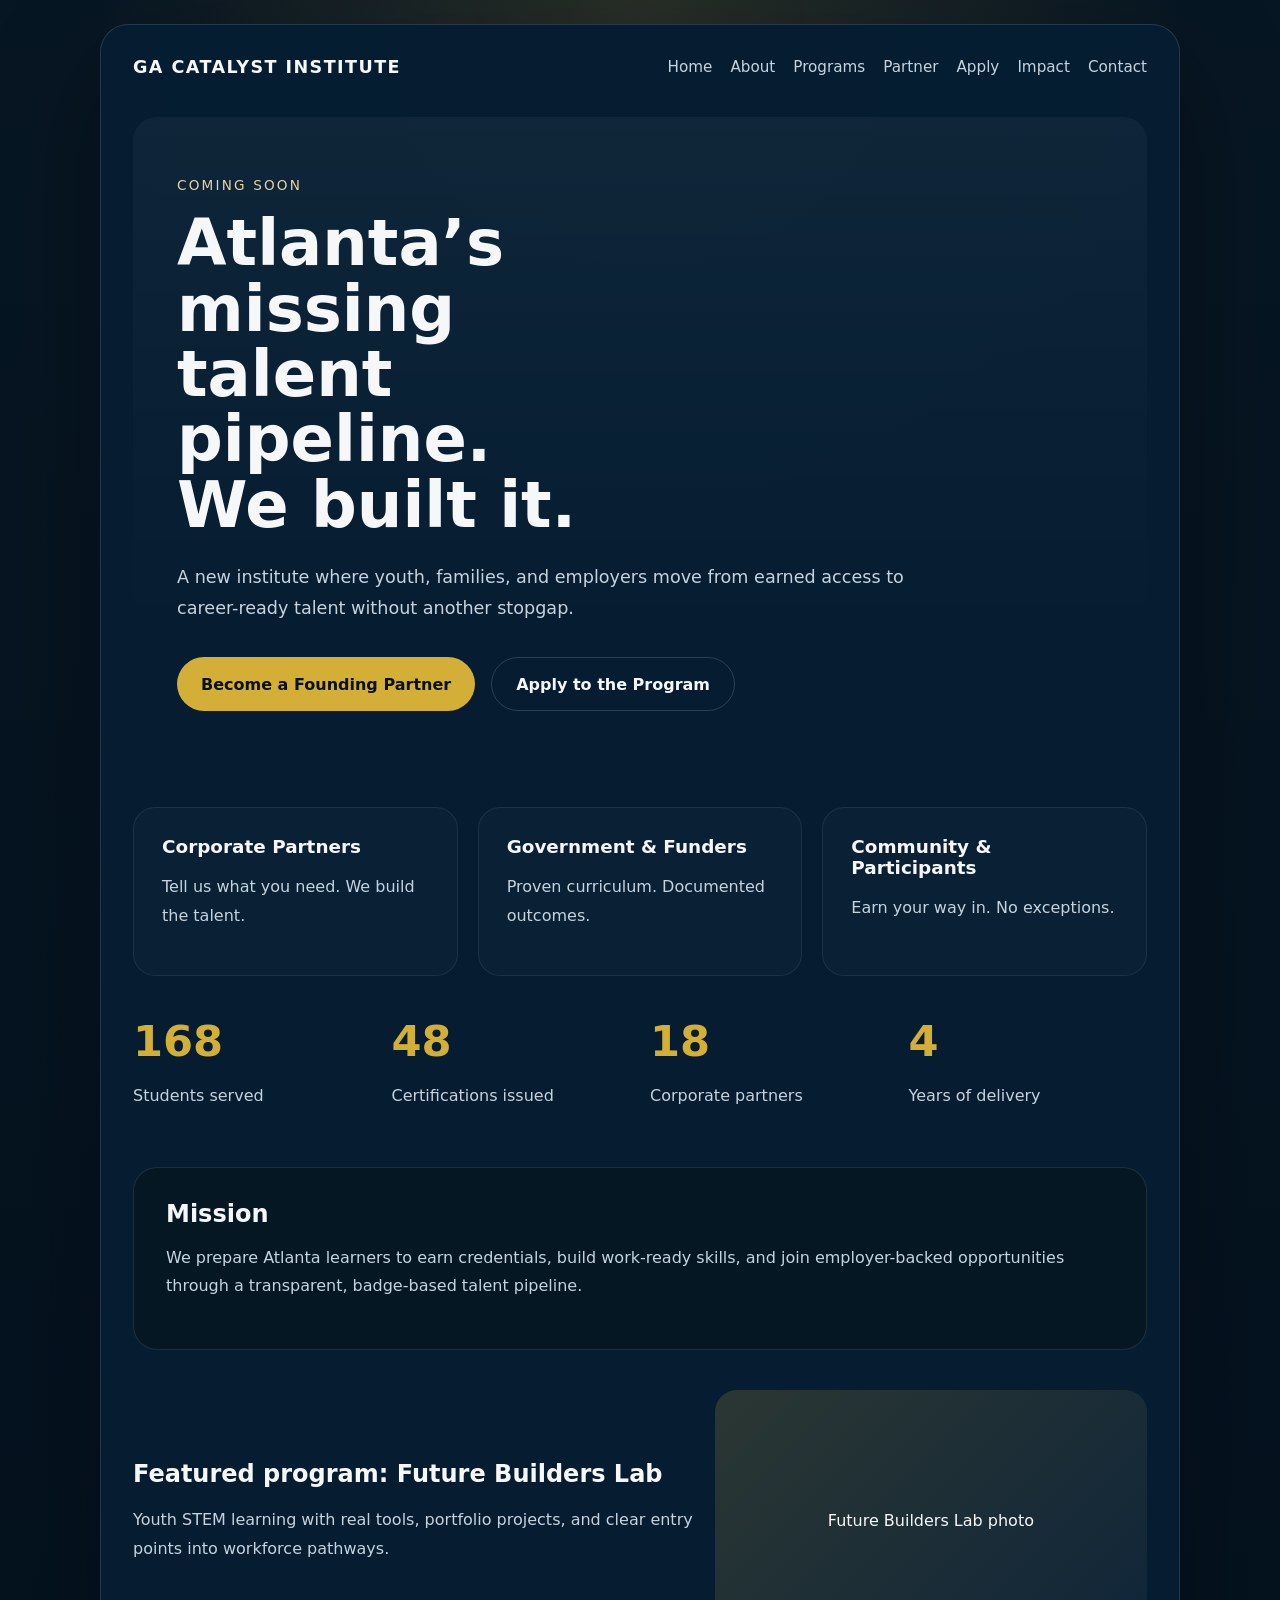
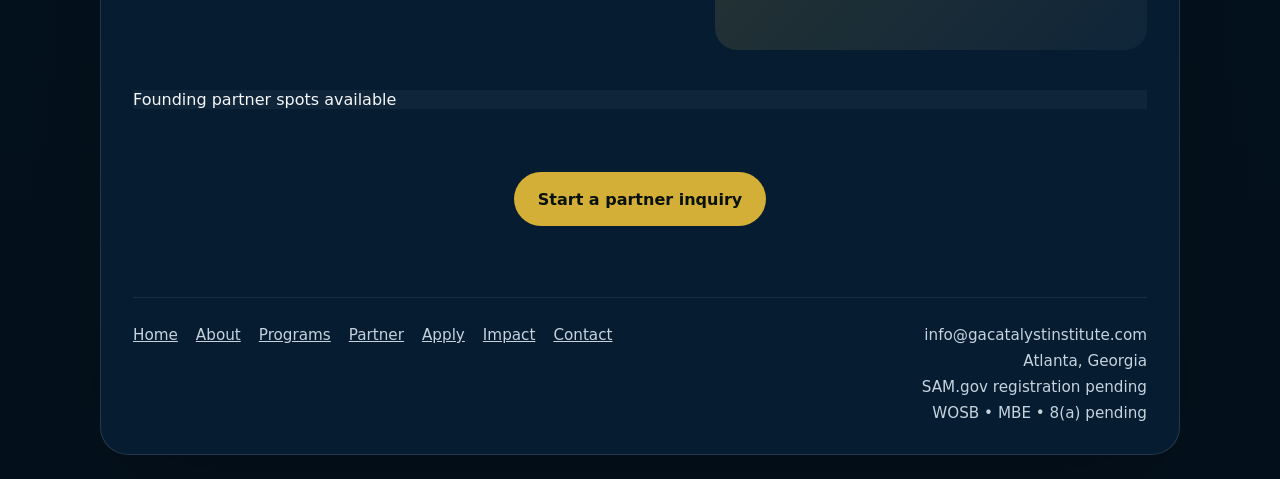
==== index.html @ 8ce5c043 "Initial website commit" ====
<!DOCTYPE html>
<html lang="en">
  <head>
    <meta charset="UTF-8" />
    <meta name="viewport" content="width=device-width, initial-scale=1.0" />
    <title>GA Catalyst Institute — Coming Soon</title>
    <link rel="stylesheet" href="styles.css" />
  </head>
  <body>
    <div class="site-shell">
      <header class="site-header">
        <a class="brand-link" href="index.html">GA Catalyst Institute</a>
        <nav class="site-nav" aria-label="Primary navigation">
          <a href="index.html">Home</a>
          <a href="about.html">About</a>
          <a href="programs.html">Programs</a>
          <a href="partner-with-us.html">Partner</a>
          <a href="apply.html">Apply</a>
          <a href="impact.html">Impact</a>
          <a href="contact.html">Contact</a>
        </nav>
      </header>

      <main>
        <section class="page-hero page-hero--home">
          <div class="hero-copy">
            <p class="eyebrow">Coming soon</p>
            <h1>Atlanta’s missing talent pipeline. We built it.</h1>
            <p class="lede">
              A new institute where youth, families, and employers move from earned access to career-ready talent without another stopgap.
            </p>
            <div class="hero-actions">
              <a class="button button-gold" href="partner-with-us.html">Become a Founding Partner</a>
              <a class="button button-outline" href="apply.html">Apply to the Program</a>
            </div>
          </div>
        </section>

        <section class="section audience-grid">
          <article>
            <h2>Corporate Partners</h2>
            <p>Tell us what you need. We build the talent.</p>
          </article>
          <article>
            <h2>Government & Funders</h2>
            <p>Proven curriculum. Documented outcomes.</p>
          </article>
          <article>
            <h2>Community & Participants</h2>
            <p>Earn your way in. No exceptions.</p>
          </article>
        </section>

        <section class="section metrics-grid">
          <article>
            <span class="metric-number" data-target="420">0</span>
            <p>Students served</p>
          </article>
          <article>
            <span class="metric-number" data-target="135">0</span>
            <p>Certifications issued</p>
          </article>
          <article>
            <span class="metric-number" data-target="18">0</span>
            <p>Corporate partners</p>
          </article>
          <article>
            <span class="metric-number" data-target="4">0</span>
            <p>Years of delivery</p>
          </article>
        </section>

        <section class="section block-card bg-navy text-light">
          <h2>Mission</h2>
          <p>
            We prepare Atlanta learners to earn credentials, build work-ready skills, and join employer-backed opportunities through a transparent, badge-based talent pipeline.
          </p>
        </section>

        <section class="section feature-snapshot">
          <div>
            <h2>Featured program: Future Builders Lab</h2>
            <p>
              Youth STEM learning with real tools, portfolio projects, and clear entry points into workforce pathways.
            </p>
          </div>
          <div class="feature-photo">Future Builders Lab photo</div>
        </section>

        <section class="section partner-strip partner-strip--placeholder">
          <span>Founding partner spots available</span>
        </section>

        <section class="section cta-block">
          <a class="button button-gold" href="partner-inquiry.html">Start a partner inquiry</a>
        </section>

        <footer class="site-footer">
          <div class="footer-group">
            <a href="index.html">Home</a>
            <a href="about.html">About</a>
            <a href="programs.html">Programs</a>
            <a href="partner-with-us.html">Partner</a>
            <a href="apply.html">Apply</a>
            <a href="impact.html">Impact</a>
            <a href="contact.html">Contact</a>
          </div>
          <div class="footer-group footer-meta">
            <span>info@gacatalystinstitute.com</span>
            <span>Atlanta, Georgia</span>
            <span>SAM.gov registration pending</span>
            <span>WOSB • MBE • 8(a) pending</span>
          </div>
        </footer>
      </main>
    </div>
    <script defer src="script.js"></script>
  </body>
</html>
---- styles.css ----
:root {
  color-scheme: dark;
  --bg: #031622;
  --surface: rgba(6, 30, 50, 0.96);
  --panel: rgba(10, 26, 44, 0.92);
  --text: #f6f7f9;
  --muted: #c5d3df;
  --gold: #d4af37;
  --gold-soft: #e7d2a0;
  --border: rgba(255, 255, 255, 0.12);
  --light: #f4f7fb;
}

* {
  box-sizing: border-box;
}

html,
body {
  margin: 0;
  min-height: 100%;
  font-family: Inter, system-ui, sans-serif;
  background: radial-gradient(circle at top, rgba(212, 175, 55, 0.16), transparent 25%),
    linear-gradient(180deg, #071623 0%, #04111d 100%);
  color: var(--text);
}

body {
  display: flex;
  justify-content: center;
  padding: 24px;
}

.site-shell,
.page-shell {
  width: min(1080px, 100%);
  padding: 32px;
  border: 1px solid var(--border);
  border-radius: 28px;
  background: var(--surface);
  box-shadow: 0 40px 120px rgba(0, 0, 0, 0.28);
}

.site-header {
  display: flex;
  justify-content: space-between;
  align-items: center;
  gap: 18px;
  flex-wrap: wrap;
  margin-bottom: 40px;
}

.brand-link {
  font-size: 1.1rem;
  font-weight: 800;
  letter-spacing: 0.08em;
  text-transform: uppercase;
  color: var(--text);
  text-decoration: none;
}

.site-nav {
  display: flex;
  flex-wrap: wrap;
  gap: 18px;
}

.site-nav a {
  color: var(--muted);
  text-decoration: none;
  font-size: 0.95rem;
}

.page-hero {
  padding: 48px 0 24px;
}

.page-hero--home {
  background: linear-gradient(180deg, rgba(255, 255, 255, 0.04), transparent 80%);
  border-radius: 24px;
  padding: 56px 44px;
}

.hero-copy {
  max-width: 760px;
}

.eyebrow {
  margin: 0 0 14px;
  text-transform: uppercase;
  letter-spacing: 0.16em;
  color: var(--gold-soft);
  font-size: 0.85rem;
}

h1,
h2,
h3 {
  margin: 0;
}

h1 {
  font-size: clamp(2.5rem, 5vw, 4rem);
  line-height: 1.02;
  max-width: 10ch;
}

.lede,
.mission,
p {
  color: var(--muted);
  line-height: 1.8;
}

.lede {
  margin: 24px 0 32px;
  font-size: 1.1rem;
}

.hero-actions {
  display: flex;
  gap: 16px;
  flex-wrap: wrap;
}

.section {
  margin-top: 40px;
}

.audience-grid,
.metric-grid,
.metrics-grid,
.program-nav-cards,
.feature-snapshot {
  display: grid;
  gap: 20px;
}

.audience-grid {
  grid-template-columns: repeat(3, minmax(0, 1fr));
}

.audience-grid article,
.metric-grid article,
.program-card,
.benefit-grid article,
.testimonial-grid article,
.story-grid article,
.tier-grid article,
.contact-grid article {
  padding: 28px;
  border-radius: 22px;
  border: 1px solid rgba(255, 255, 255, 0.08);
  background: rgba(255, 255, 255, 0.02);
}

.audience-grid h2 {
  font-size: 1.15rem;
  margin-bottom: 12px;
}

.metric-grid,
.metrics-grid {
  grid-template-columns: repeat(4, minmax(0, 1fr));
}

.metric-number {
  display: block;
  font-size: 2.7rem;
  font-weight: 800;
  color: var(--gold);
}

.block-card {
  padding: 32px;
  border-radius: 24px;
  border: 1px solid rgba(255, 255, 255, 0.1);
}

.bg-navy {
  background: #061724;
}

.text-light {
  color: var(--light);
}

.feature-snapshot {
  grid-template-columns: 1.3fr 1fr;
  align-items: center;
}

.feature-snapshot h2 {
  margin-bottom: 18px;
}

.feature-photo {
  min-height: 260px;
  border-radius: 22px;
  background: linear-gradient(135deg, rgba(212, 175, 55, 0.18), rgba(255, 255, 255, 0.04));
  display: grid;
  place-items: center;
}

.program-detail {
  display: grid;
  gap: 24px;
  padding: 28px;
  border-radius: 24px;
  background: rgba(255, 255, 255, 0.03);
  border: 1px solid rgba(255, 255, 255, 0.08);
}

.path-grid,
.news-feed,
.press-kit,
.answer-grid,
.address-block,
.social-block {
  display: grid;
  gap: 18px;
}

.path-grid {
  grid-template-columns: repeat(3, minmax(0, 1fr));
}

.faq-section details {
  background: rgba(255, 255, 255, 0.03);
  border-radius: 18px;
  padding: 18px 22px;
  border: 1px solid rgba(255, 255, 255, 0.08);
  margin-top: 16px;
}

.news-feed article,
.press-kit,
.address-block,
.social-block {
  padding: 24px;
  border-radius: 22px;
  background: rgba(255, 255, 255, 0.02);
}

.cta-block {
  display: flex;
  justify-content: center;
  align-items: center;
  min-height: 100px;
}

.address-block {
  text-align: left;
}

.social-block .social-links {
  gap: 16px;
}

  color: var(--muted);
  font-weight: 700;
}

.partner-strip {
  padding: 24px 28px;
  border-radius: 22px;
  text-align: center;
  border: 1px dashed rgba(255, 255, 255, 0.16);
  color: var(--gold-soft);
}

.partner-strip--placeholder {
  background: rgba(255, 255, 255, 0.04);
}

.site-footer,
.page-footer {
  margin-top: 48px;
  display: flex;
  flex-wrap: wrap;
  gap: 16px;
  justify-content: space-between;
  color: var(--muted);
  font-size: 0.95rem;
  border-top: 1px solid rgba(255, 255, 255, 0.08);
  padding-top: 28px;
}

.footer-group {
  display: flex;
  flex-wrap: wrap;
  gap: 18px;
}

.footer-meta span {
  display: inline-block;
}

.button {
  display: inline-flex;
  align-items: center;
  justify-content: center;
  min-height: 54px;
  padding: 0 24px;
  border-radius: 999px;
  text-decoration: none;
  font-weight: 700;
  transition: transform 0.16s ease, box-shadow 0.16s ease;
}

.button-outline {
  background: transparent;
  border: 1px solid rgba(255, 255, 255, 0.16);
  color: var(--text);
}

.button-gold {
  background: var(--gold);
  color: #08110b;
}

.button:hover,
.email-form button:hover {
  transform: translateY(-1px);
}

a {
  color: inherit;
}

.split-grid {
  display: grid;
  gap: 24px;
  grid-template-columns: 1fr 0.95fr;
}

.feature-card,
.profile-card,
.floorplan-card,
.contact-form,
.program-card {
  background: rgba(255, 255, 255, 0.02);
}

.program-nav-cards {
  grid-template-columns: repeat(4, minmax(0, 1fr));
}

.program-card {
  padding: 28px;
  border-radius: 22px;
  transition: transform 0.16s ease, border-color 0.16s ease;
}

.program-card:hover {
  transform: translateY(-2px);
  border-color: rgba(212, 175, 55, 0.24);
}

.progression-diagram {
  display: grid;
  gap: 16px;
  grid-template-columns: repeat(3, minmax(0, 1fr));
}

.progression-diagram div {
  padding: 22px;
  border-radius: 18px;
  background: rgba(255, 255, 255, 0.04);
  text-align: center;
}

.curriculum-grid {
  grid-template-columns: repeat(2, minmax(0, 1fr));
  gap: 22px;
}

.benefit-grid,
.roi-grid,
.outcome-grid,
.testimonial-grid,
.story-grid,
.tier-grid,
.contact-grid {
  grid-template-columns: repeat(3, minmax(0, 1fr));
  gap: 20px;
}

.benefit-grid article,
.roi-grid article,
.outcome-grid article,
.testimonial-grid article,
.story-grid article,
.tier-grid article,
.contact-grid article {
  min-height: 160px;
}

.form-section {
  padding: 28px;
  border-radius: 24px;
  background: rgba(255, 255, 255, 0.02);
}

.contact-form {
  display: grid;
  gap: 18px;
}

.contact-form label {
  font-size: 0.95rem;
  color: var(--light);
}

.contact-form input,
.contact-form select,
.contact-form textarea {
  width: 100%;
  border-radius: 14px;
  border: 1px solid rgba(255, 255, 255, 0.1);
  background: rgba(255, 255, 255, 0.04);
  color: var(--text);
  padding: 14px 16px;
  font: inherit;
}

.page-footer {
  margin-top: 56px;
  padding-top: 30px;
  border-top: 1px solid rgba(255, 255, 255, 0.1);
  color: var(--muted);
  font-size: 0.95rem;
}

.social-links {
  display: flex;
  gap: 18px;
  flex-wrap: wrap;
}

.section-header {
  display: flex;
  justify-content: space-between;
  align-items: flex-end;
  gap: 16px;
}

.badge-grid {
  display: grid;
  grid-template-columns: repeat(3, minmax(0, 1fr));
  gap: 16px;
  margin-top: 24px;
}

.badge-card {
  border-radius: 18px;
  border: 1px solid rgba(255, 255, 255, 0.1);
  padding: 20px;
  background: rgba(255, 255, 255, 0.03);
  cursor: pointer;
  text-align: left;
}

.badge-card span {
  display: inline-flex;
  align-items: center;
  justify-content: center;
  width: 32px;
  height: 32px;
  border-radius: 50%;
  background: rgba(212, 175, 55, 0.18);
  margin-bottom: 12px;
  font-weight: 700;
}

.badge-card.active {
  border-color: var(--gold);
  background: rgba(212, 175, 55, 0.13);
}

.badge-detail-panel {
  margin-top: 24px;
}

.badge-detail {
  display: none;
}

.badge-detail.active {
  display: block;
  padding: 24px;
  border-radius: 20px;
  background: rgba(255, 255, 255, 0.04);
}

.feature-card__visual,
.profile-image,
.floorplan-card,
.story-photo {
  min-height: 220px;
  border-radius: 20px;
  display: grid;
  place-items: center;
  background: rgba(255, 255, 255, 0.04);
  color: var(--muted);
}

.profile-card {
  display: grid;
  gap: 18px;
  align-items: start;
  padding: 24px;
}

.profile-name {
  font-size: 1.1rem;
  font-weight: 700;
  margin: 0 0 6px;
}

.footer-meta {
  display: grid;
  gap: 8px;
  text-align: right;
}

@media (max-width: 900px) {
  .audience-grid,
  .metrics-grid,
  .program-nav-cards,
  .progression-diagram,
  .curriculum-grid,
  .benefit-grid,
  .roi-grid,
  .outcome-grid,
  .testimonial-grid,
  .story-grid,
  .tier-grid,
  .contact-grid,
  .feature-snapshot,
  .split-grid {
    grid-template-columns: 1fr;
  }

  .site-header,
  .footer-group,
  .footer-meta {
    flex-direction: column;
    align-items: flex-start;
  }

  .page-shell,
  .site-shell {
    padding: 24px;
  }
}

@media (max-width: 600px) {
  body {
    padding: 16px;
  }

  h1 {
    font-size: 2.4rem;
  }

  .button {
    width: 100%;
  }
}
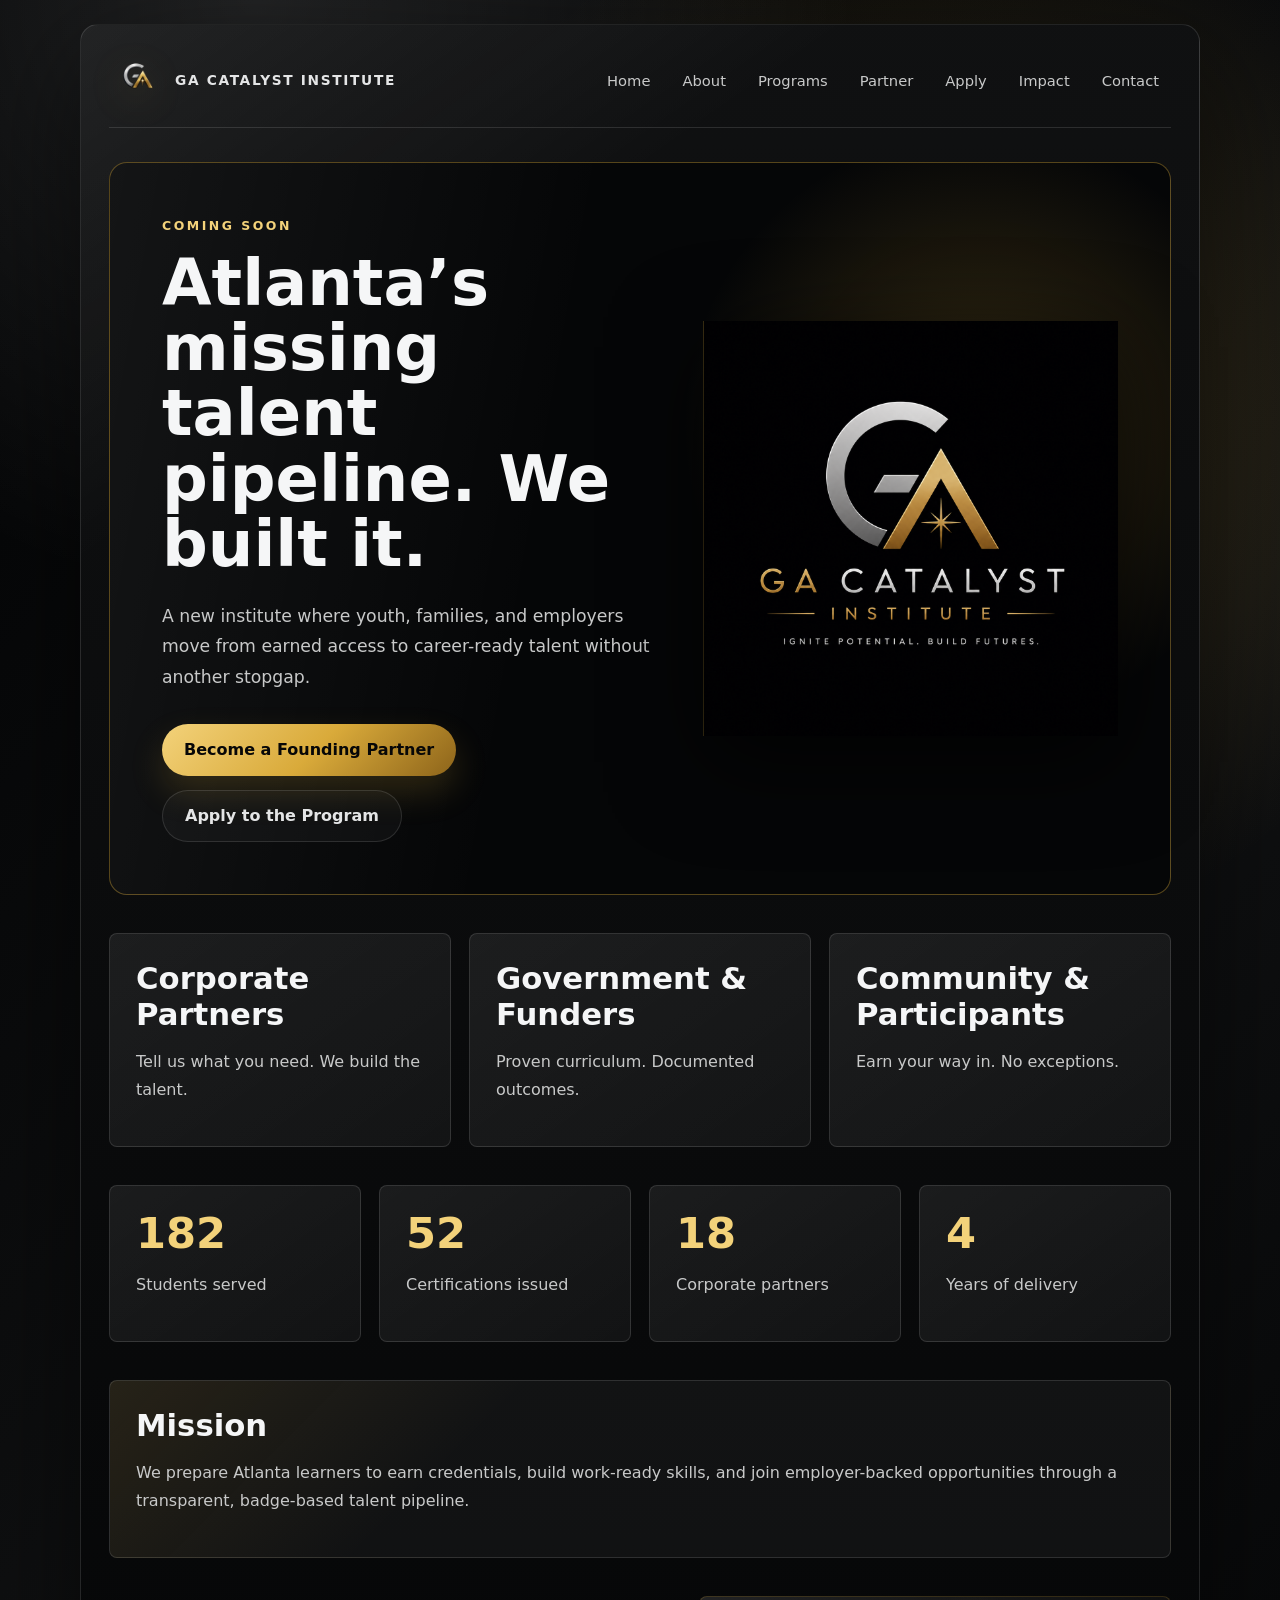
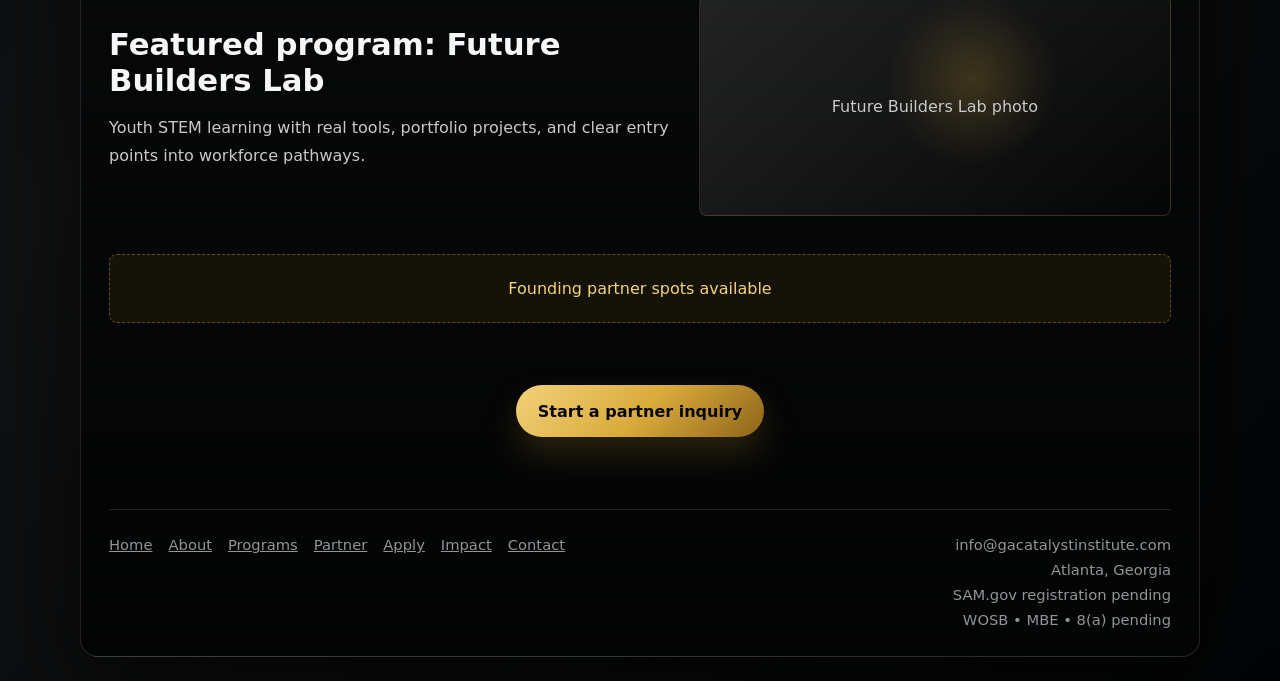
==== commit fe7c88a5: "Match site styling to GACI logo" ====
--- a/index.html
+++ b/index.html
@@ -9,7 +9,10 @@
   <body>
     <div class="site-shell">
       <header class="site-header">
-        <a class="brand-link" href="index.html">GA Catalyst Institute</a>
+        <a class="brand-link" href="index.html" aria-label="GA Catalyst Institute home">
+          <img src="assets/gaci-small-logo.png" alt="" />
+          <span>GA Catalyst Institute</span>
+        </a>
         <nav class="site-nav" aria-label="Primary navigation">
           <a href="index.html">Home</a>
           <a href="about.html">About</a>
@@ -33,6 +36,9 @@
               <a class="button button-gold" href="partner-with-us.html">Become a Founding Partner</a>
               <a class="button button-outline" href="apply.html">Apply to the Program</a>
             </div>
+          </div>
+          <div class="hero-logo-panel" aria-hidden="true">
+            <img src="assets/ga-catalyst-institute-logo.png" alt="" />
           </div>
         </section>
 
--- a/styles.css
+++ b/styles.css
@@ -1,14 +1,19 @@
 :root {
   color-scheme: dark;
-  --bg: #031622;
-  --surface: rgba(6, 30, 50, 0.96);
-  --panel: rgba(10, 26, 44, 0.92);
-  --text: #f6f7f9;
-  --muted: #c5d3df;
-  --gold: #d4af37;
-  --gold-soft: #e7d2a0;
+  --bg: #020304;
+  --bg-soft: #090a0c;
+  --surface: rgba(10, 11, 13, 0.94);
+  --panel: rgba(255, 255, 255, 0.045);
+  --panel-strong: rgba(255, 255, 255, 0.075);
+  --text: #f5f6f7;
+  --muted: #c8c9c9;
+  --muted-2: #929496;
+  --gold: #d9aa3a;
+  --gold-bright: #f3d27a;
+  --gold-deep: #8d641a;
+  --silver: #e4e5e6;
   --border: rgba(255, 255, 255, 0.12);
-  --light: #f4f7fb;
+  --gold-border: rgba(217, 170, 58, 0.38);
 }
 
 * {
@@ -19,26 +24,34 @@
 body {
   margin: 0;
   min-height: 100%;
-  font-family: Inter, system-ui, sans-serif;
-  background: radial-gradient(circle at top, rgba(212, 175, 55, 0.16), transparent 25%),
-    linear-gradient(180deg, #071623 0%, #04111d 100%);
-  color: var(--text);
 }
 
 body {
   display: flex;
   justify-content: center;
   padding: 24px;
+  font-family: Inter, "Segoe UI", system-ui, sans-serif;
+  background:
+    radial-gradient(circle at 73% 18%, rgba(217, 170, 58, 0.22), transparent 26%),
+    radial-gradient(circle at 20% 0%, rgba(255, 255, 255, 0.12), transparent 24%),
+    linear-gradient(135deg, #020304 0%, #101112 52%, #030405 100%);
+  color: var(--text);
+}
+
+a {
+  color: inherit;
 }
 
 .site-shell,
 .page-shell {
-  width: min(1080px, 100%);
-  padding: 32px;
+  width: min(1120px, 100%);
+  padding: 28px;
   border: 1px solid var(--border);
-  border-radius: 28px;
-  background: var(--surface);
-  box-shadow: 0 40px 120px rgba(0, 0, 0, 0.28);
+  border-radius: 18px;
+  background:
+    linear-gradient(145deg, rgba(255, 255, 255, 0.08), transparent 18%),
+    linear-gradient(180deg, rgba(16, 17, 18, 0.98), rgba(3, 4, 5, 0.98));
+  box-shadow: 0 34px 110px rgba(0, 0, 0, 0.55);
 }
 
 .site-header {
@@ -47,171 +60,160 @@
   align-items: center;
   gap: 18px;
   flex-wrap: wrap;
-  margin-bottom: 40px;
+  margin-bottom: 34px;
+  padding-bottom: 20px;
+  border-bottom: 1px solid var(--border);
 }
 
 .brand-link {
-  font-size: 1.1rem;
+  display: inline-flex;
+  align-items: center;
+  gap: 12px;
+  color: var(--silver);
+  text-decoration: none;
+  text-transform: uppercase;
+  letter-spacing: 0.12em;
+  font-size: 0.86rem;
   font-weight: 800;
-  letter-spacing: 0.08em;
-  text-transform: uppercase;
-  color: var(--text);
-  text-decoration: none;
+}
+
+.brand-link img {
+  width: 54px;
+  height: 54px;
+  object-fit: contain;
+  filter: drop-shadow(0 8px 18px rgba(217, 170, 58, 0.18));
 }
 
 .site-nav {
   display: flex;
   flex-wrap: wrap;
-  gap: 18px;
+  gap: 8px;
 }
 
 .site-nav a {
+  padding: 10px 12px;
+  border-radius: 999px;
   color: var(--muted);
   text-decoration: none;
-  font-size: 0.95rem;
+  font-size: 0.92rem;
+  transition: color 0.16s ease, background 0.16s ease;
+}
+
+.site-nav a:hover {
+  background: rgba(217, 170, 58, 0.12);
+  color: var(--gold-bright);
 }
 
 .page-hero {
-  padding: 48px 0 24px;
+  padding: 48px 0 28px;
 }
 
 .page-hero--home {
-  background: linear-gradient(180deg, rgba(255, 255, 255, 0.04), transparent 80%);
-  border-radius: 24px;
-  padding: 56px 44px;
+  display: grid;
+  grid-template-columns: minmax(0, 1fr) minmax(280px, 0.82fr);
+  align-items: center;
+  gap: 34px;
+  padding: 52px;
+  border: 1px solid var(--gold-border);
+  border-radius: 18px;
+  background:
+    linear-gradient(100deg, rgba(255, 255, 255, 0.06), transparent 42%),
+    radial-gradient(circle at 82% 36%, rgba(217, 170, 58, 0.24), transparent 30%),
+    #050607;
 }
 
 .hero-copy {
   max-width: 760px;
+}
+
+.hero-logo-panel {
+  display: grid;
+  place-items: center;
+  min-height: 360px;
+  border-left: 1px solid rgba(217, 170, 58, 0.25);
+}
+
+.hero-logo-panel img {
+  width: min(100%, 430px);
+  height: auto;
+  object-fit: contain;
+  filter: drop-shadow(0 26px 46px rgba(0, 0, 0, 0.72));
 }
 
 .eyebrow {
   margin: 0 0 14px;
   text-transform: uppercase;
-  letter-spacing: 0.16em;
-  color: var(--gold-soft);
-  font-size: 0.85rem;
+  letter-spacing: 0.2em;
+  color: var(--gold-bright);
+  font-size: 0.78rem;
+  font-weight: 800;
 }
 
 h1,
 h2,
 h3 {
   margin: 0;
+  color: var(--text);
 }
 
 h1 {
-  font-size: clamp(2.5rem, 5vw, 4rem);
+  max-width: 12ch;
+  font-size: clamp(2.45rem, 5vw, 4.4rem);
   line-height: 1.02;
-  max-width: 10ch;
+  letter-spacing: 0;
+}
+
+h2 {
+  font-size: clamp(1.5rem, 2.4vw, 2.15rem);
+}
+
+h3 {
+  font-size: 1.08rem;
 }
 
 .lede,
 .mission,
-p {
+p,
+li {
   color: var(--muted);
-  line-height: 1.8;
+  line-height: 1.75;
 }
 
 .lede {
   margin: 24px 0 32px;
-  font-size: 1.1rem;
-}
-
-.hero-actions {
-  display: flex;
-  gap: 16px;
+  font-size: 1.08rem;
+}
+
+.hero-actions,
+.social-links {
+  display: flex;
+  gap: 14px;
   flex-wrap: wrap;
 }
 
 .section {
-  margin-top: 40px;
+  margin-top: 38px;
 }
 
 .audience-grid,
 .metric-grid,
 .metrics-grid,
 .program-nav-cards,
-.feature-snapshot {
-  display: grid;
-  gap: 20px;
-}
-
-.audience-grid {
-  grid-template-columns: repeat(3, minmax(0, 1fr));
-}
-
-.audience-grid article,
-.metric-grid article,
-.program-card,
-.benefit-grid article,
-.testimonial-grid article,
-.story-grid article,
-.tier-grid article,
-.contact-grid article {
-  padding: 28px;
-  border-radius: 22px;
-  border: 1px solid rgba(255, 255, 255, 0.08);
-  background: rgba(255, 255, 255, 0.02);
-}
-
-.audience-grid h2 {
-  font-size: 1.15rem;
-  margin-bottom: 12px;
-}
-
-.metric-grid,
-.metrics-grid {
-  grid-template-columns: repeat(4, minmax(0, 1fr));
-}
-
-.metric-number {
-  display: block;
-  font-size: 2.7rem;
-  font-weight: 800;
-  color: var(--gold);
-}
-
-.block-card {
-  padding: 32px;
-  border-radius: 24px;
-  border: 1px solid rgba(255, 255, 255, 0.1);
-}
-
-.bg-navy {
-  background: #061724;
-}
-
-.text-light {
-  color: var(--light);
-}
-
-.feature-snapshot {
-  grid-template-columns: 1.3fr 1fr;
-  align-items: center;
-}
-
-.feature-snapshot h2 {
-  margin-bottom: 18px;
-}
-
-.feature-photo {
-  min-height: 260px;
-  border-radius: 22px;
-  background: linear-gradient(135deg, rgba(212, 175, 55, 0.18), rgba(255, 255, 255, 0.04));
-  display: grid;
-  place-items: center;
-}
-
-.program-detail {
-  display: grid;
-  gap: 24px;
-  padding: 28px;
-  border-radius: 24px;
-  background: rgba(255, 255, 255, 0.03);
-  border: 1px solid rgba(255, 255, 255, 0.08);
-}
-
+.feature-snapshot,
 .path-grid,
+.benefit-grid,
+.roi-grid,
+.outcome-grid,
+.testimonial-grid,
+.story-grid,
+.tier-grid,
+.contact-grid,
+.badge-grid,
+.progression-diagram,
+.curriculum-grid,
+.vision-grid,
+.problem-grid,
+.split-grid,
 .news-feed,
 .press-kit,
 .answer-grid,
@@ -221,301 +223,162 @@
   gap: 18px;
 }
 
-.path-grid {
-  grid-template-columns: repeat(3, minmax(0, 1fr));
-}
-
-.faq-section details {
-  background: rgba(255, 255, 255, 0.03);
-  border-radius: 18px;
-  padding: 18px 22px;
-  border: 1px solid rgba(255, 255, 255, 0.08);
-  margin-top: 16px;
-}
-
-.news-feed article,
-.press-kit,
-.address-block,
-.social-block {
-  padding: 24px;
-  border-radius: 22px;
-  background: rgba(255, 255, 255, 0.02);
-}
-
-.cta-block {
-  display: flex;
-  justify-content: center;
-  align-items: center;
-  min-height: 100px;
-}
-
-.address-block {
-  text-align: left;
-}
-
-.social-block .social-links {
-  gap: 16px;
-}
-
-  color: var(--muted);
-  font-weight: 700;
-}
-
-.partner-strip {
-  padding: 24px 28px;
-  border-radius: 22px;
-  text-align: center;
-  border: 1px dashed rgba(255, 255, 255, 0.16);
-  color: var(--gold-soft);
-}
-
-.partner-strip--placeholder {
-  background: rgba(255, 255, 255, 0.04);
-}
-
-.site-footer,
-.page-footer {
-  margin-top: 48px;
-  display: flex;
-  flex-wrap: wrap;
-  gap: 16px;
-  justify-content: space-between;
-  color: var(--muted);
-  font-size: 0.95rem;
-  border-top: 1px solid rgba(255, 255, 255, 0.08);
-  padding-top: 28px;
-}
-
-.footer-group {
-  display: flex;
-  flex-wrap: wrap;
-  gap: 18px;
-}
-
-.footer-meta span {
-  display: inline-block;
-}
-
-.button {
-  display: inline-flex;
-  align-items: center;
-  justify-content: center;
-  min-height: 54px;
-  padding: 0 24px;
-  border-radius: 999px;
-  text-decoration: none;
-  font-weight: 700;
-  transition: transform 0.16s ease, box-shadow 0.16s ease;
-}
-
-.button-outline {
-  background: transparent;
-  border: 1px solid rgba(255, 255, 255, 0.16);
-  color: var(--text);
-}
-
-.button-gold {
-  background: var(--gold);
-  color: #08110b;
-}
-
-.button:hover,
-.email-form button:hover {
-  transform: translateY(-1px);
-}
-
-a {
-  color: inherit;
-}
-
-.split-grid {
-  display: grid;
-  gap: 24px;
-  grid-template-columns: 1fr 0.95fr;
-}
-
-.feature-card,
-.profile-card,
-.floorplan-card,
-.contact-form,
-.program-card {
-  background: rgba(255, 255, 255, 0.02);
-}
-
-.program-nav-cards {
-  grid-template-columns: repeat(4, minmax(0, 1fr));
-}
-
-.program-card {
-  padding: 28px;
-  border-radius: 22px;
-  transition: transform 0.16s ease, border-color 0.16s ease;
-}
-
-.program-card:hover {
-  transform: translateY(-2px);
-  border-color: rgba(212, 175, 55, 0.24);
-}
-
-.progression-diagram {
-  display: grid;
-  gap: 16px;
-  grid-template-columns: repeat(3, minmax(0, 1fr));
-}
-
-.progression-diagram div {
-  padding: 22px;
-  border-radius: 18px;
-  background: rgba(255, 255, 255, 0.04);
-  text-align: center;
-}
-
-.curriculum-grid {
-  grid-template-columns: repeat(2, minmax(0, 1fr));
-  gap: 22px;
-}
-
+.audience-grid,
+.path-grid,
 .benefit-grid,
 .roi-grid,
 .outcome-grid,
 .testimonial-grid,
 .story-grid,
 .tier-grid,
-.contact-grid {
+.contact-grid,
+.vision-grid,
+.problem-grid {
   grid-template-columns: repeat(3, minmax(0, 1fr));
-  gap: 20px;
-}
-
+}
+
+.metric-grid,
+.metrics-grid,
+.program-nav-cards {
+  grid-template-columns: repeat(4, minmax(0, 1fr));
+}
+
+.feature-snapshot,
+.split-grid {
+  grid-template-columns: 1.15fr 0.95fr;
+  align-items: center;
+}
+
+.curriculum-grid {
+  grid-template-columns: repeat(2, minmax(0, 1fr));
+}
+
+.progression-diagram,
+.badge-grid {
+  grid-template-columns: repeat(3, minmax(0, 1fr));
+}
+
+.audience-grid article,
+.metric-grid article,
+.metrics-grid article,
+.program-card,
 .benefit-grid article,
 .roi-grid article,
 .outcome-grid article,
 .testimonial-grid article,
 .story-grid article,
 .tier-grid article,
-.contact-grid article {
-  min-height: 160px;
-}
-
-.form-section {
-  padding: 28px;
-  border-radius: 24px;
-  background: rgba(255, 255, 255, 0.02);
-}
-
-.contact-form {
-  display: grid;
-  gap: 18px;
-}
-
-.contact-form label {
-  font-size: 0.95rem;
-  color: var(--light);
-}
-
-.contact-form input,
-.contact-form select,
-.contact-form textarea {
-  width: 100%;
-  border-radius: 14px;
-  border: 1px solid rgba(255, 255, 255, 0.1);
-  background: rgba(255, 255, 255, 0.04);
+.contact-grid article,
+.problem-grid article,
+.vision-grid article,
+.curriculum-grid article,
+.progression-diagram div,
+.news-feed article,
+.press-kit,
+.address-block,
+.social-block,
+.feature-card,
+.profile-card,
+.floorplan-card,
+.program-detail,
+.form-section,
+.block-card,
+.bg-light,
+.bg-navy {
+  padding: 26px;
+  border: 1px solid var(--border);
+  border-radius: 8px;
+  background: linear-gradient(145deg, var(--panel-strong), var(--panel));
+}
+
+.program-card {
+  color: inherit;
+  text-decoration: none;
+  transition: transform 0.16s ease, border-color 0.16s ease, background 0.16s ease;
+}
+
+.progression-diagram div {
+  text-align: center;
+  font-weight: 800;
+  color: var(--silver);
+}
+
+.program-card:hover {
+  transform: translateY(-2px);
+  border-color: var(--gold-border);
+  background: rgba(217, 170, 58, 0.08);
+}
+
+.metric-number,
+.counter,
+.roi-grid span {
+  display: block;
+  font-size: 2.7rem;
+  font-weight: 900;
+  color: var(--gold-bright);
+  line-height: 1;
+}
+
+.bg-navy,
+.bg-light {
+  background:
+    linear-gradient(135deg, rgba(217, 170, 58, 0.1), transparent 34%),
+    rgba(255, 255, 255, 0.045);
+}
+
+.text-light {
   color: var(--text);
-  padding: 14px 16px;
-  font: inherit;
-}
-
-.page-footer {
-  margin-top: 56px;
-  padding-top: 30px;
-  border-top: 1px solid rgba(255, 255, 255, 0.1);
-  color: var(--muted);
-  font-size: 0.95rem;
-}
-
-.social-links {
-  display: flex;
-  gap: 18px;
-  flex-wrap: wrap;
-}
-
-.section-header {
-  display: flex;
-  justify-content: space-between;
-  align-items: flex-end;
-  gap: 16px;
-}
-
-.badge-grid {
-  display: grid;
-  grid-template-columns: repeat(3, minmax(0, 1fr));
-  gap: 16px;
-  margin-top: 24px;
-}
-
-.badge-card {
-  border-radius: 18px;
-  border: 1px solid rgba(255, 255, 255, 0.1);
-  padding: 20px;
-  background: rgba(255, 255, 255, 0.03);
-  cursor: pointer;
-  text-align: left;
-}
-
-.badge-card span {
-  display: inline-flex;
-  align-items: center;
-  justify-content: center;
-  width: 32px;
-  height: 32px;
-  border-radius: 50%;
-  background: rgba(212, 175, 55, 0.18);
-  margin-bottom: 12px;
-  font-weight: 700;
-}
-
-.badge-card.active {
-  border-color: var(--gold);
-  background: rgba(212, 175, 55, 0.13);
-}
-
-.badge-detail-panel {
-  margin-top: 24px;
-}
-
-.badge-detail {
-  display: none;
-}
-
-.badge-detail.active {
-  display: block;
-  padding: 24px;
-  border-radius: 20px;
-  background: rgba(255, 255, 255, 0.04);
-}
-
+}
+
+.feature-photo,
 .feature-card__visual,
 .profile-image,
 .floorplan-card,
 .story-photo {
   min-height: 220px;
-  border-radius: 20px;
+  border-radius: 8px;
   display: grid;
   place-items: center;
-  background: rgba(255, 255, 255, 0.04);
+  border: 1px solid rgba(217, 170, 58, 0.2);
+  background:
+    radial-gradient(circle at 58% 38%, rgba(217, 170, 58, 0.22), transparent 28%),
+    linear-gradient(135deg, rgba(255, 255, 255, 0.11), rgba(0, 0, 0, 0.12));
   color: var(--muted);
 }
 
-.profile-card {
-  display: grid;
-  gap: 18px;
-  align-items: start;
-  padding: 24px;
-}
-
-.profile-name {
-  font-size: 1.1rem;
-  font-weight: 700;
-  margin: 0 0 6px;
+.partner-strip {
+  padding: 24px 28px;
+  border-radius: 8px;
+  text-align: center;
+  border: 1px dashed var(--gold-border);
+  color: var(--gold-bright);
+  background: rgba(217, 170, 58, 0.08);
+}
+
+.cta-block {
+  display: flex;
+  justify-content: center;
+  align-items: center;
+  min-height: 100px;
+}
+
+.site-footer,
+.page-footer {
+  margin-top: 48px;
+  display: flex;
+  flex-wrap: wrap;
+  gap: 16px;
+  justify-content: space-between;
+  color: var(--muted-2);
+  font-size: 0.92rem;
+  border-top: 1px solid var(--border);
+  padding-top: 26px;
+}
+
+.footer-group {
+  display: flex;
+  flex-wrap: wrap;
+  gap: 16px;
 }
 
 .footer-meta {
@@ -524,8 +387,156 @@
   text-align: right;
 }
 
+.button,
+.contact-form button {
+  display: inline-flex;
+  align-items: center;
+  justify-content: center;
+  min-height: 52px;
+  padding: 0 22px;
+  border: 0;
+  border-radius: 999px;
+  text-decoration: none;
+  font: inherit;
+  font-weight: 800;
+  cursor: pointer;
+  transition: transform 0.16s ease, box-shadow 0.16s ease, border-color 0.16s ease;
+}
+
+.button-gold {
+  color: #070707;
+  background: linear-gradient(135deg, var(--gold-bright), var(--gold) 52%, var(--gold-deep));
+  box-shadow: 0 16px 34px rgba(217, 170, 58, 0.18);
+}
+
+.button-outline {
+  color: var(--silver);
+  background: rgba(255, 255, 255, 0.03);
+  border: 1px solid var(--border);
+}
+
+.button:hover,
+.contact-form button:hover {
+  transform: translateY(-1px);
+}
+
+.program-detail {
+  align-items: start;
+}
+
+.faq-section details {
+  margin-top: 14px;
+  padding: 18px 20px;
+  border: 1px solid var(--border);
+  border-radius: 8px;
+  background: var(--panel);
+}
+
+.section-header {
+  display: flex;
+  justify-content: space-between;
+  align-items: flex-end;
+  gap: 16px;
+}
+
+.badge-card {
+  min-height: 92px;
+  border: 1px solid var(--border);
+  border-radius: 8px;
+  padding: 18px;
+  background: var(--panel);
+  color: var(--text);
+  cursor: pointer;
+  text-align: left;
+  font: inherit;
+  font-weight: 800;
+}
+
+.badge-card span {
+  display: inline-flex;
+  align-items: center;
+  justify-content: center;
+  width: 32px;
+  height: 32px;
+  border-radius: 50%;
+  margin-right: 10px;
+  background: rgba(217, 170, 58, 0.18);
+  color: var(--gold-bright);
+}
+
+.badge-card.active,
+.badge-card:hover {
+  border-color: var(--gold-border);
+  background: rgba(217, 170, 58, 0.1);
+}
+
+.badge-detail-panel {
+  margin-top: 22px;
+}
+
+.badge-detail {
+  display: none;
+}
+
+.badge-detail.active {
+  display: block;
+  padding: 24px;
+  border: 1px solid var(--gold-border);
+  border-radius: 8px;
+  background: rgba(217, 170, 58, 0.08);
+}
+
+.profile-card {
+  align-items: start;
+}
+
+.profile-name {
+  margin: 0 0 6px;
+  color: var(--text);
+  font-size: 1.1rem;
+  font-weight: 800;
+}
+
+.contact-form {
+  display: grid;
+  gap: 16px;
+}
+
+.contact-form label {
+  color: var(--silver);
+  font-size: 0.94rem;
+  font-weight: 700;
+}
+
+.contact-form input,
+.contact-form select,
+.contact-form textarea {
+  width: 100%;
+  border: 1px solid var(--border);
+  border-radius: 8px;
+  background: rgba(255, 255, 255, 0.055);
+  color: var(--text);
+  padding: 14px 15px;
+  font: inherit;
+}
+
+.contact-form option {
+  background: #08090a;
+}
+
 @media (max-width: 900px) {
+  body {
+    padding: 16px;
+  }
+
+  .site-shell,
+  .page-shell {
+    padding: 20px;
+  }
+
+  .page-hero--home,
   .audience-grid,
+  .metric-grid,
   .metrics-grid,
   .program-nav-cards,
   .progression-diagram,
@@ -538,33 +549,44 @@
   .tier-grid,
   .contact-grid,
   .feature-snapshot,
-  .split-grid {
+  .split-grid,
+  .path-grid,
+  .badge-grid,
+  .vision-grid,
+  .problem-grid {
     grid-template-columns: 1fr;
+  }
+
+  .page-hero--home {
+    padding: 34px 24px;
+  }
+
+  .hero-logo-panel {
+    min-height: 240px;
+    border-left: 0;
+    border-top: 1px solid rgba(217, 170, 58, 0.25);
+    padding-top: 22px;
   }
 
   .site-header,
   .footer-group,
   .footer-meta {
-    flex-direction: column;
     align-items: flex-start;
-  }
-
-  .page-shell,
-  .site-shell {
-    padding: 24px;
+    text-align: left;
   }
 }
 
 @media (max-width: 600px) {
-  body {
-    padding: 16px;
+  .brand-link span {
+    max-width: 14ch;
   }
 
   h1 {
-    font-size: 2.4rem;
-  }
-
-  .button {
+    font-size: 2.35rem;
+  }
+
+  .button,
+  .contact-form button {
     width: 100%;
   }
 }
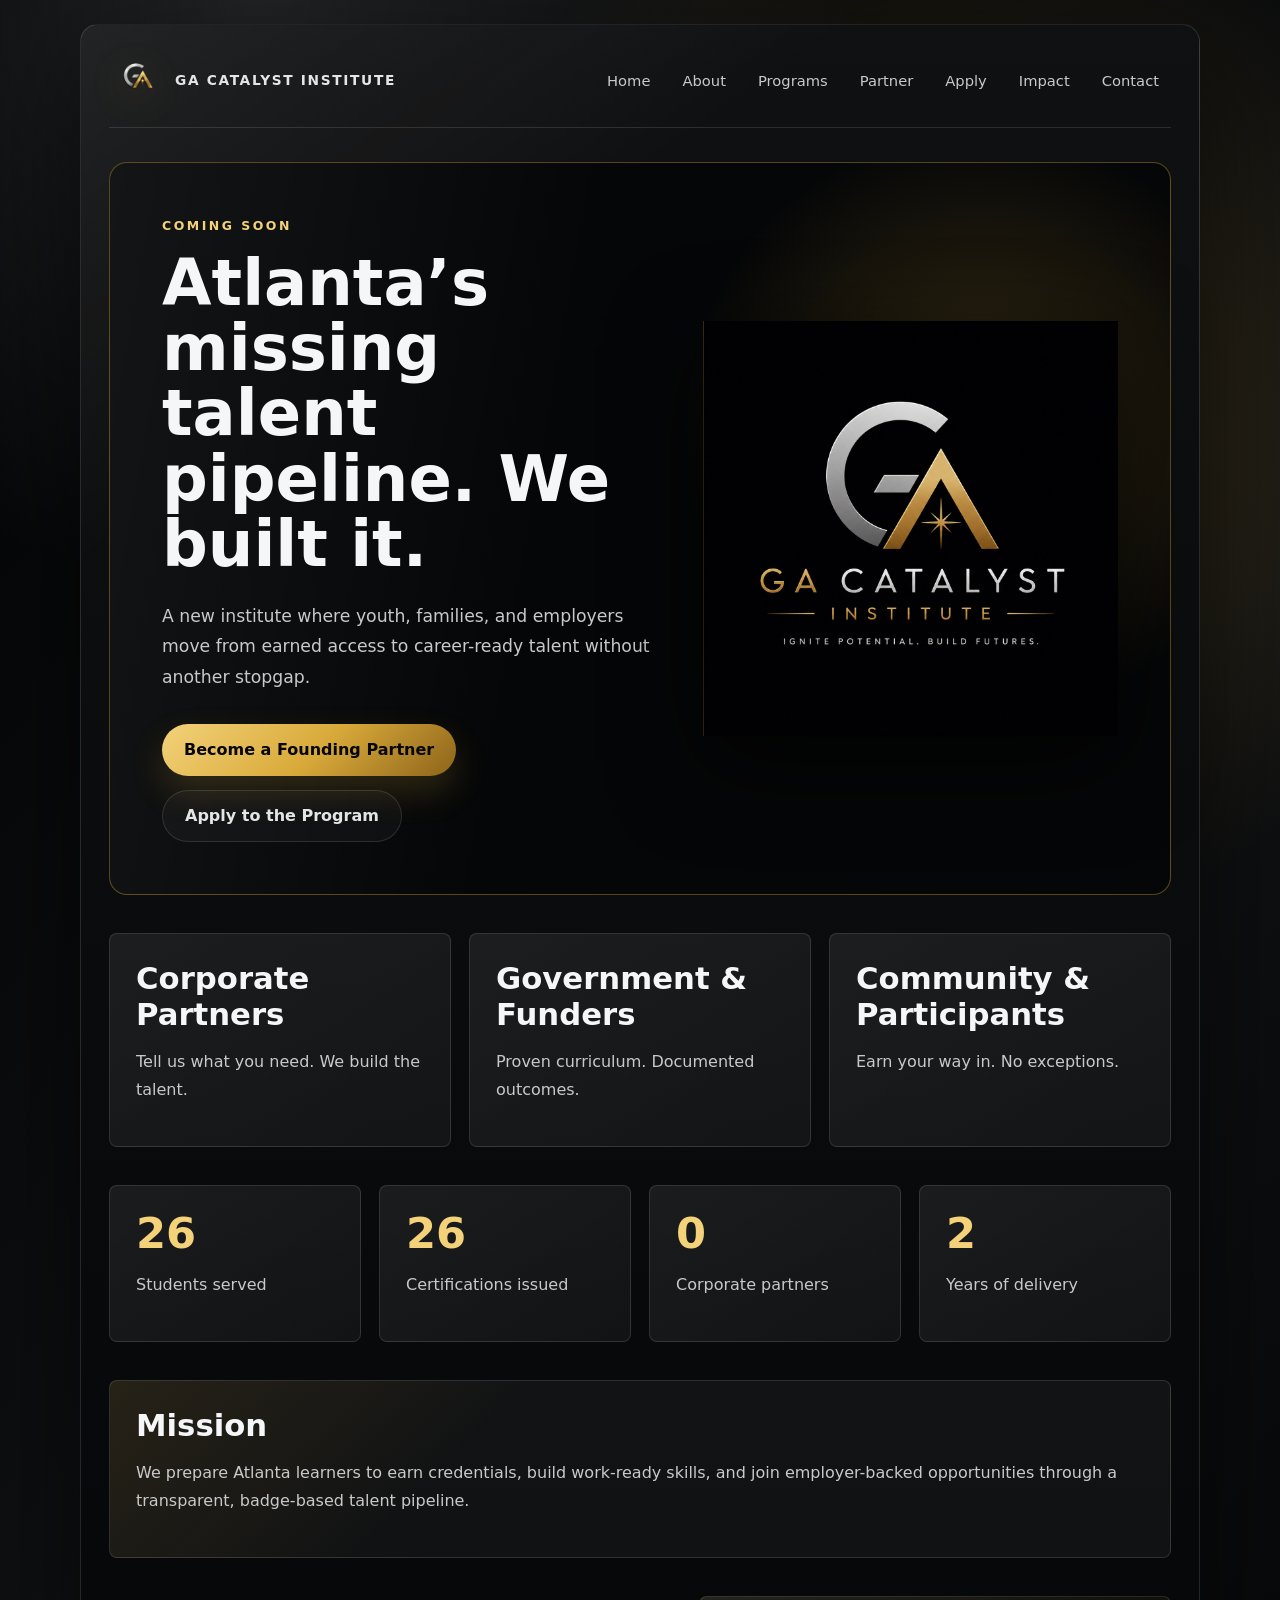
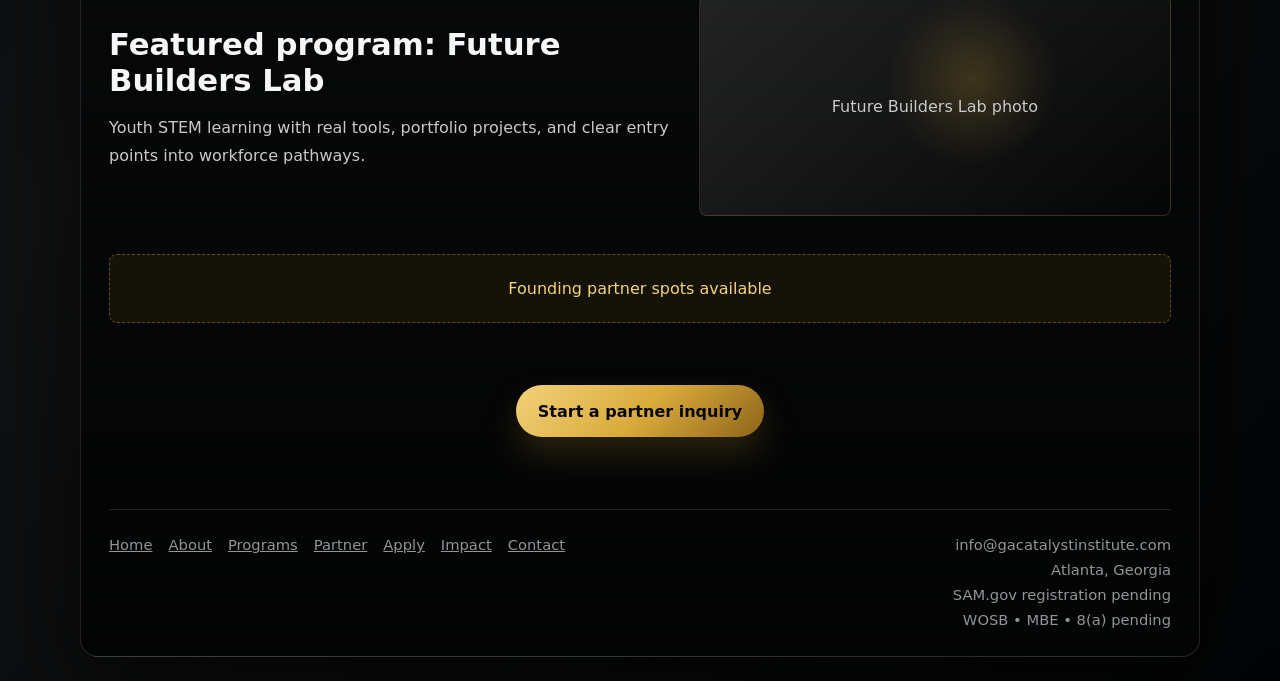
==== commit 93cc9d5a: "Update metrics and partner messaging" ====
--- a/index.html
+++ b/index.html
@@ -59,19 +59,19 @@
 
         <section class="section metrics-grid">
           <article>
-            <span class="metric-number" data-target="420">0</span>
+            <span class="metric-number" data-target="75">0</span>
             <p>Students served</p>
           </article>
           <article>
-            <span class="metric-number" data-target="135">0</span>
+            <span class="metric-number" data-target="75">0</span>
             <p>Certifications issued</p>
           </article>
           <article>
-            <span class="metric-number" data-target="18">0</span>
+            <span class="metric-number" data-target="0">0</span>
             <p>Corporate partners</p>
           </article>
           <article>
-            <span class="metric-number" data-target="4">0</span>
+            <span class="metric-number" data-target="2">0</span>
             <p>Years of delivery</p>
           </article>
         </section>
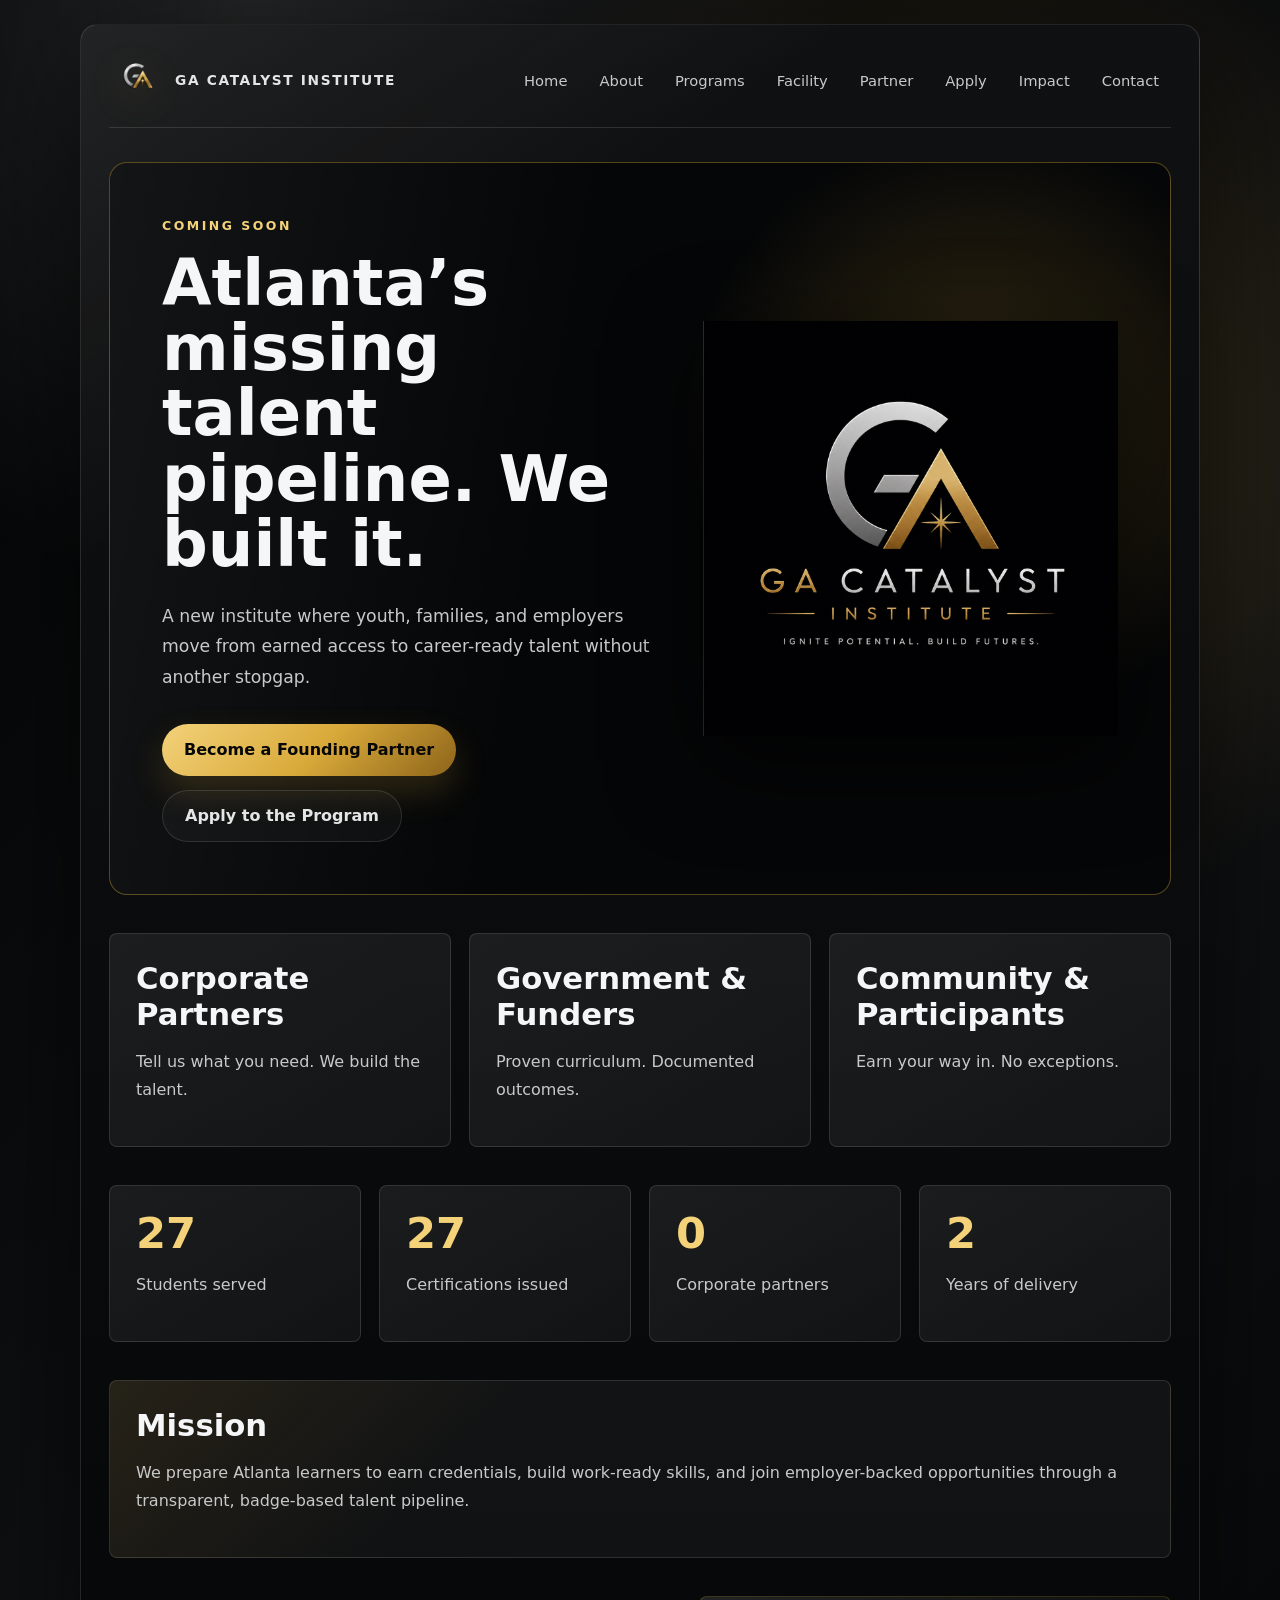
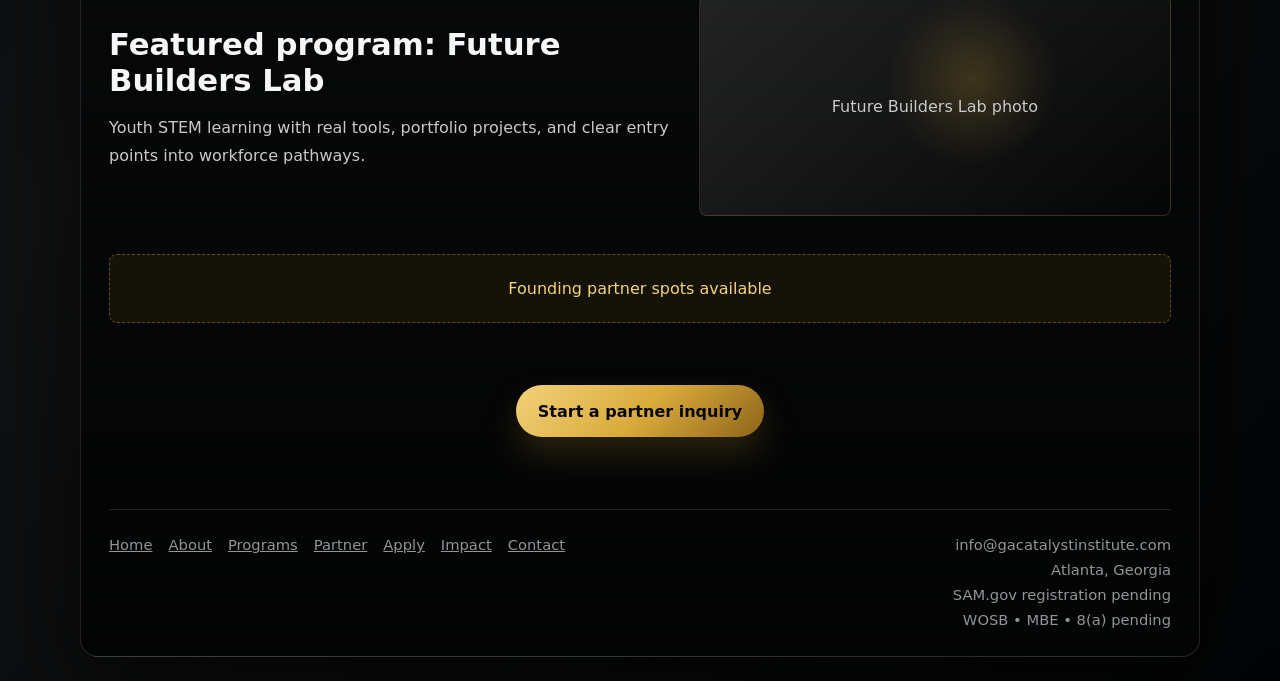
==== commit 288f748d: "Add facility blueprint page" ====
--- a/index.html
+++ b/index.html
@@ -17,6 +17,7 @@
           <a href="index.html">Home</a>
           <a href="about.html">About</a>
           <a href="programs.html">Programs</a>
+          <a href="blueprint.html">Facility</a>
           <a href="partner-with-us.html">Partner</a>
           <a href="apply.html">Apply</a>
           <a href="impact.html">Impact</a>
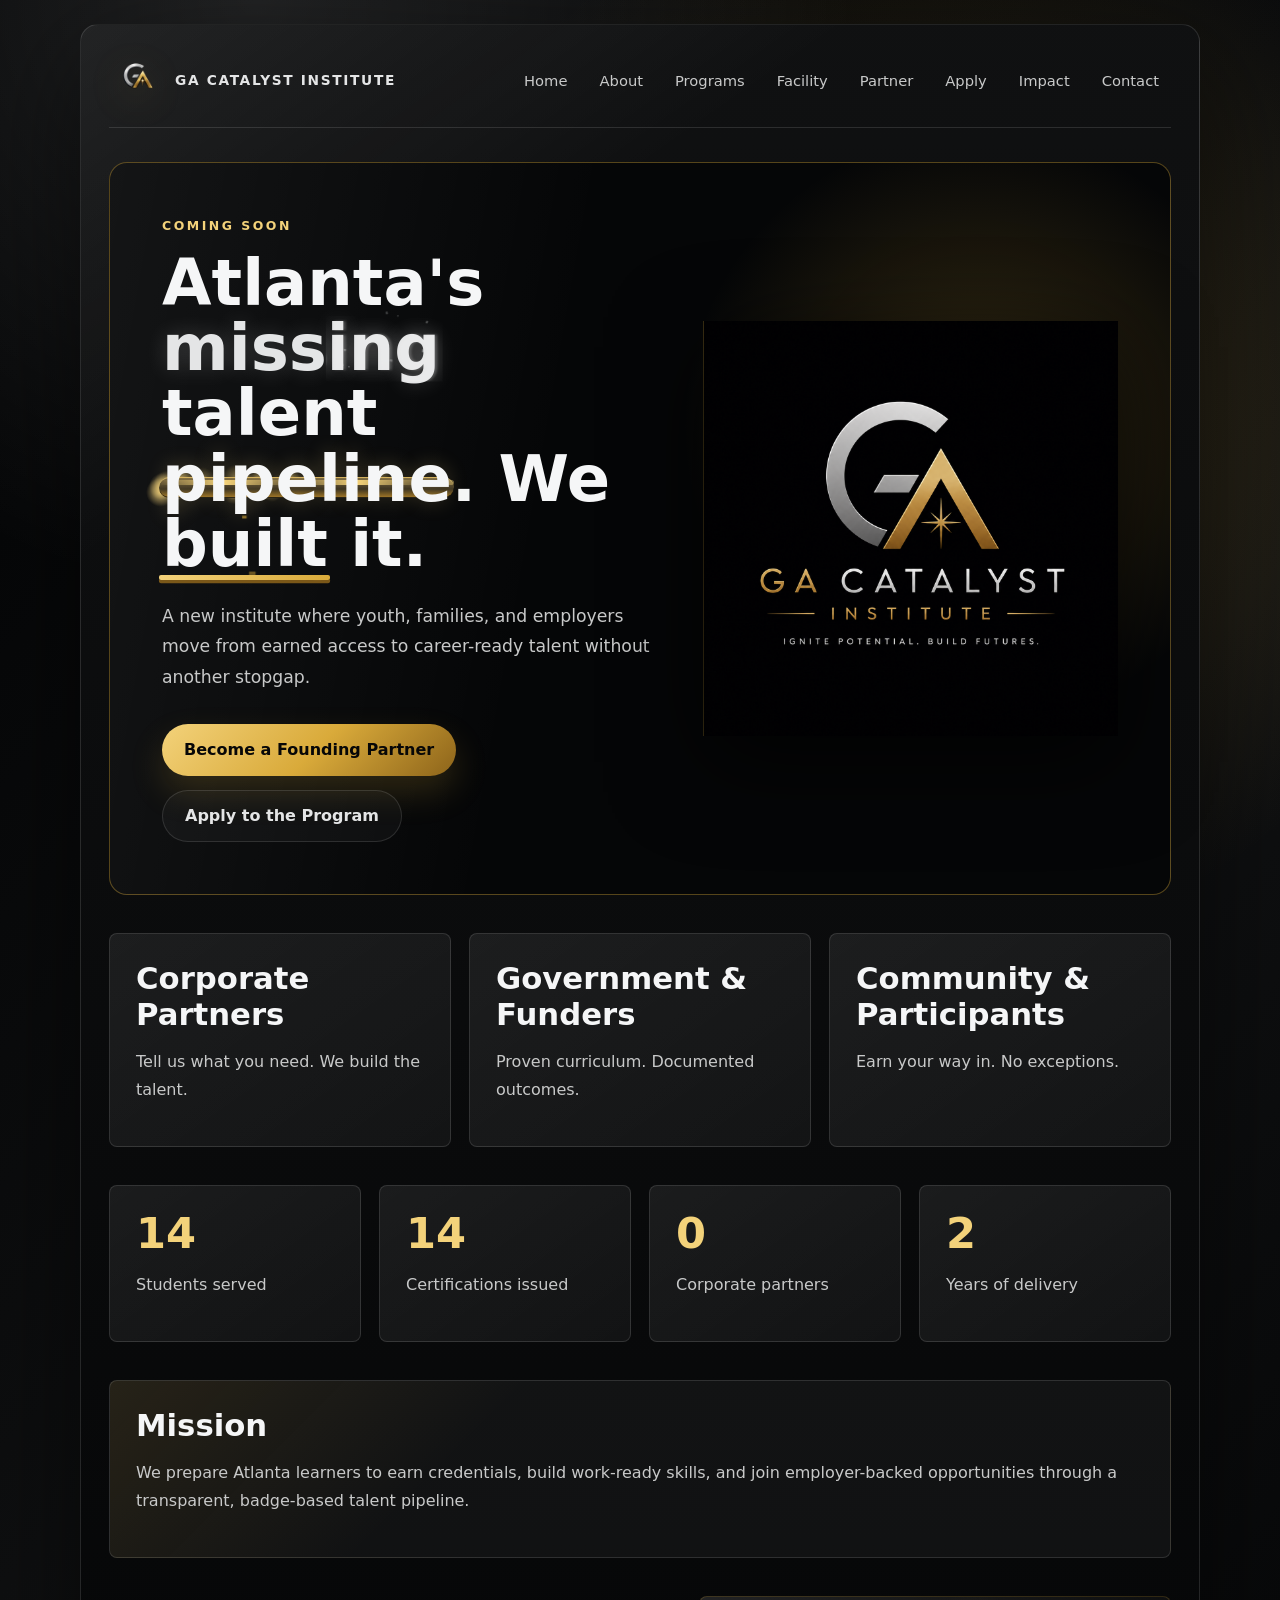
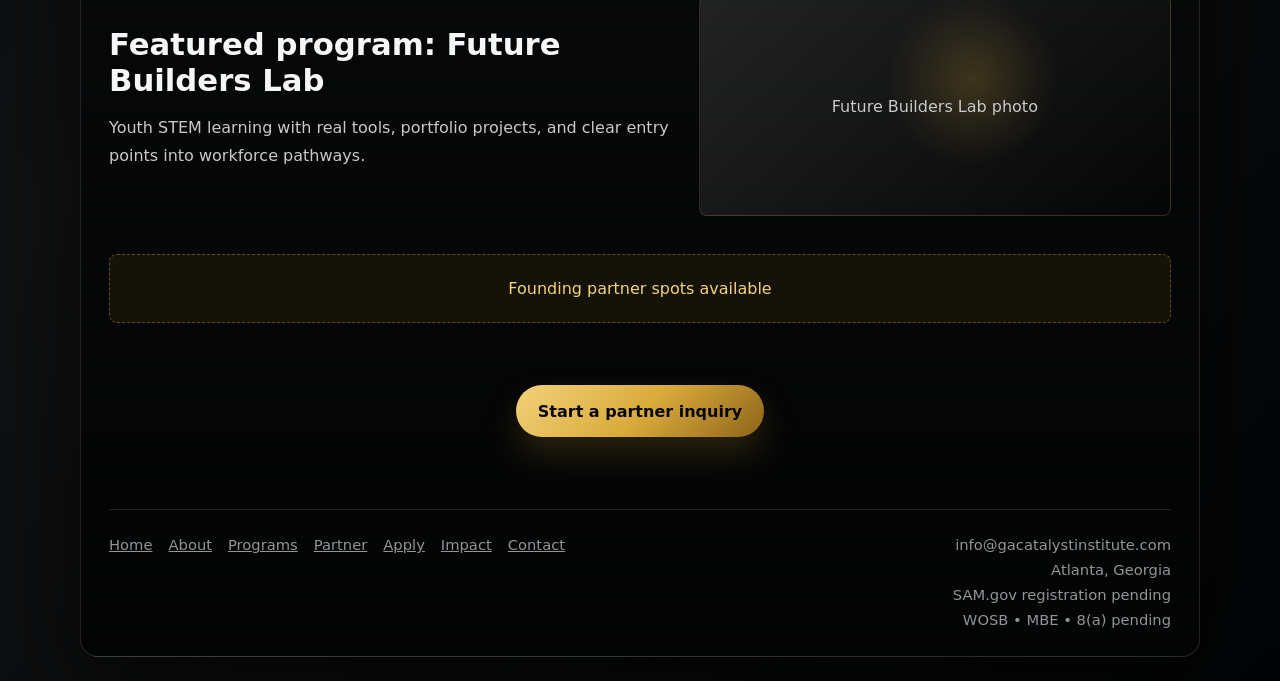
==== commit f11706df: "Add animated homepage headline" ====
--- a/index.html
+++ b/index.html
@@ -29,7 +29,12 @@
         <section class="page-hero page-hero--home">
           <div class="hero-copy">
             <p class="eyebrow">Coming soon</p>
-            <h1>Atlanta’s missing talent pipeline. We built it.</h1>
+            <h1 class="particle-headline" data-particle-headline>
+              Atlanta's <span class="fx-word fx-missing" data-fx="missing">missing</span> talent
+              <span class="fx-word fx-pipeline" data-fx="pipeline">pipeline</span>. We
+              <span class="fx-word fx-built" data-fx="built">built</span> it.
+            </h1>
+            <canvas class="headline-particles" data-headline-particles aria-hidden="true"></canvas>
             <p class="lede">
               A new institute where youth, families, and employers move from earned access to career-ready talent without another stopgap.
             </p>
--- a/styles.css
+++ b/styles.css
@@ -123,7 +123,104 @@
 }
 
 .hero-copy {
+  position: relative;
   max-width: 760px;
+}
+
+.particle-headline {
+  position: relative;
+  z-index: 2;
+}
+
+.headline-particles {
+  position: absolute;
+  inset: -18px -20px -8px -20px;
+  z-index: 1;
+  width: calc(100% + 40px);
+  height: calc(100% + 26px);
+  pointer-events: none;
+}
+
+.fx-word {
+  position: relative;
+  display: inline-block;
+  white-space: nowrap;
+}
+
+.fx-missing {
+  color: var(--silver);
+  text-shadow: 0 0 22px rgba(255, 255, 255, 0.18);
+}
+
+.fx-missing::after {
+  content: attr(data-fx);
+  position: absolute;
+  inset: 0;
+  color: rgba(245, 246, 247, 0.22);
+  clip-path: inset(0 0 0 58%);
+  transform: translateX(0.04em);
+  filter: blur(1px);
+}
+
+.fx-pipeline {
+  color: var(--text);
+  text-shadow: 0 0 20px rgba(243, 210, 122, 0.24);
+}
+
+.fx-pipeline::before {
+  content: "";
+  position: absolute;
+  left: -0.04em;
+  right: -0.04em;
+  top: 46%;
+  height: 0.3em;
+  border-radius: 999px;
+  background: linear-gradient(180deg, #6a5a38, #241f16 58%, #8d641a);
+  border-top: 1px solid rgba(243, 210, 122, 0.7);
+  border-bottom: 1px solid rgba(0, 0, 0, 0.75);
+  box-shadow: inset 0 0 14px rgba(243, 210, 122, 0.18);
+  z-index: -1;
+  overflow: hidden;
+}
+
+.fx-pipeline::after {
+  content: "";
+  position: absolute;
+  left: -0.04em;
+  right: -0.04em;
+  top: 51%;
+  height: 0.08em;
+  border-radius: 999px;
+  background: linear-gradient(90deg, transparent, var(--gold-bright), transparent);
+  background-size: 45% 100%;
+  animation: pipeline-flow 2.3s linear infinite;
+  z-index: -1;
+}
+
+.fx-built {
+  color: var(--text);
+}
+
+.fx-built::after {
+  content: "";
+  position: absolute;
+  left: -0.04em;
+  right: -0.04em;
+  bottom: -0.05em;
+  height: 0.09em;
+  border-radius: 2px;
+  background: linear-gradient(90deg, var(--gold-bright), var(--gold));
+  box-shadow: 0 0.05em 0 rgba(141, 100, 26, 0.85);
+}
+
+@keyframes pipeline-flow {
+  from {
+    background-position: 0 0;
+  }
+
+  to {
+    background-position: 100% 0;
+  }
 }
 
 .hero-logo-panel {
